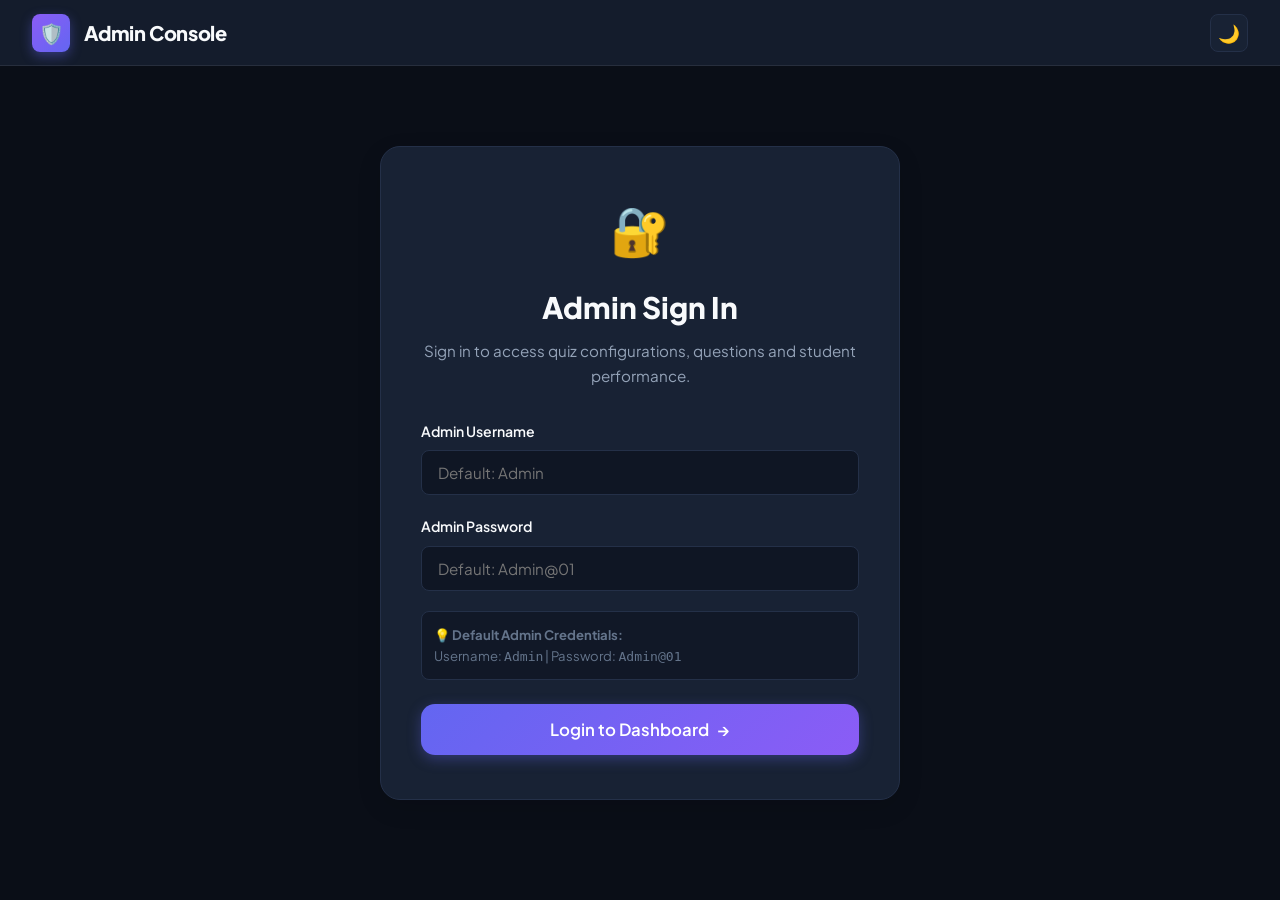
==== frontend/admin.html @ 2e78ff1a "Initial upload of Online Quiz" ====
<!DOCTYPE html>
<html lang="en" data-theme="dark">
<head>
    <meta charset="UTF-8">
    <meta name="viewport" content="width=device-width, initial-scale=1.0">
    <title>Admin Dashboard - Online Quiz Management</title>
    <link rel="stylesheet" href="css/style.css">
    <link rel="icon" href="data:image/svg+xml,<svg xmlns='http://www.w3.org/2000/svg' viewBox='0 0 100 100'><text y='.9em' font-size='90'>🛡️</text></svg>">
</head>
<body>

    <!-- NAVBAR -->
    <header class="navbar">
        <div class="nav-brand">
            <a href="index.html" style="display: flex; align-items: center; gap: 0.85rem;">
                <div class="brand-icon" style="background: linear-gradient(135deg, var(--accent), var(--primary));">🛡️</div>
                <span>Admin Console</span>
            </a>
        </div>
        <div class="nav-actions">
            <span id="admin-badge" class="badge badge-primary" style="display: none; padding: 0.35rem 0.85rem; font-size: 0.85rem;">
                👤 <span id="admin-user-display">Admin</span>
            </span>
            <button id="admin-logout-btn" class="btn btn-outline-danger btn-sm" style="display: none;" onclick="logoutAdmin()">
                Logout 🚪
            </button>
            <button class="theme-toggle-btn" id="theme-toggle-btn" title="Toggle Theme">
                🌙
            </button>
        </div>
    </header>

    <!-- MAIN CONTENT AREA -->
    <main class="main-content">

        <!-- ==============================================
             1. ADMIN LOGIN VIEW (Shown when unauthenticated)
             ============================================== -->
        <section id="admin-login-view" class="auth-card" style="display: none;">
            <div class="auth-header">
                <div class="auth-icon">🔐</div>
                <h2 style="font-size: 1.85rem; font-weight: 800; margin-bottom: 0.5rem;">Admin Sign In</h2>
                <p style="color: var(--text-secondary); font-size: 0.95rem;">
                    Sign in to access quiz configurations, questions and student performance.
                </p>
            </div>

            <form id="admin-login-form" onsubmit="handleAdminLogin(event)">
                <div class="form-group">
                    <label class="form-label" for="login-username">Admin Username</label>
                    <input type="text" id="login-username" class="form-input" required placeholder="Default: Admin" autocomplete="username">
                </div>
                <div class="form-group">
                    <label class="form-label" for="login-password">Admin Password</label>
                    <input type="password" id="login-password" class="form-input" required placeholder="Default: Admin@01" autocomplete="current-password">
                </div>
                <div style="font-size: 0.82rem; color: var(--text-muted); margin-bottom: 1.5rem; background: var(--bg-surface); padding: 0.75rem; border-radius: var(--radius-sm); border: 1px solid var(--border-color);">
                    💡 <strong>Default Admin Credentials:</strong><br>
                    Username: <code>Admin</code> | Password: <code>Admin@01</code>
                </div>
                <button type="submit" id="login-submit-btn" class="btn btn-primary btn-lg" style="width: 100%;">
                    <span>Login to Dashboard</span>
                    <span>→</span>
                </button>
            </form>
        </section>

        <!-- ==============================================
             2. ADMIN DASHBOARD VIEW (Shown when authenticated)
             ============================================== -->
        <section id="admin-dashboard-view" style="display: none;">
            
            <!-- Dashboard Header Bar -->
            <div class="admin-header">
                <div class="admin-title-box">
                    <h1>Administrator Dashboard</h1>
                    <p>Manage quiz questions, control timers, adjust settings, and evaluate student submissions.</p>
                </div>
                <div style="display: flex; gap: 0.75rem; align-items: center;">
                    <div id="quiz-live-status-badge" class="badge badge-success" style="font-size: 0.9rem; padding: 0.5rem 1rem;">
                        Status: Active
                    </div>
                    <button class="btn btn-primary" onclick="openAddQuestionModal()">
                        <span>+ Add Question</span>
                    </button>
                </div>
            </div>

            <!-- Navigation Tabs -->
            <div class="admin-nav-tabs">
                <button class="tab-btn active" onclick="switchAdminTab('overview')">
                    📊 Overview
                </button>
                <button class="tab-btn" onclick="switchAdminTab('questions')">
                    📝 Questions Management (<span id="tab-questions-count">0</span>)
                </button>
                <button class="tab-btn" onclick="switchAdminTab('settings')">
                    ⚙️ Quiz Settings
                </button>
                <button class="tab-btn" onclick="switchAdminTab('results')">
                    🎓 Student Results (<span id="tab-results-count">0</span>)
                </button>
            </div>

            <!-- TAB 1: OVERVIEW -->
            <div id="tab-overview" class="admin-tab-content active">
                <!-- Stat Cards Grid -->
                <div class="stats-grid">
                    <div class="stat-card">
                        <div class="stat-icon indigo">📝</div>
                        <div class="stat-info">
                            <div class="stat-value" id="stat-total-questions">0</div>
                            <div class="stat-label">Total Questions</div>
                        </div>
                    </div>
                    <div class="stat-card">
                        <div class="stat-icon cyan">👨‍🎓</div>
                        <div class="stat-info">
                            <div class="stat-value" id="stat-total-students">0</div>
                            <div class="stat-label">Registered Students</div>
                        </div>
                    </div>
                    <div class="stat-card">
                        <div class="stat-icon emerald">🎯</div>
                        <div class="stat-info">
                            <div class="stat-value" id="stat-total-attempts">0</div>
                            <div class="stat-label">Total Quiz Attempts</div>
                        </div>
                    </div>
                    <div class="stat-card">
                        <div class="stat-icon amber">📈</div>
                        <div class="stat-info">
                            <div class="stat-value" id="stat-avg-score">0%</div>
                            <div class="stat-label">Average Score</div>
                        </div>
                    </div>
                </div>

                <!-- Quick Controls & Recent Activity -->
                <div style="display: grid; grid-template-columns: repeat(auto-fit, minmax(320px, 1fr)); gap: 1.5rem; margin-bottom: 2rem;">
                    <!-- Quick Quiz Controls -->
                    <div style="background: var(--bg-card); border: 1px solid var(--border-color); border-radius: var(--radius-md); padding: 1.75rem;">
                        <h3 style="font-size: 1.15rem; font-weight: 700; margin-bottom: 1rem;">⚡ Quick Quiz Controls</h3>
                        <p style="font-size: 0.9rem; color: var(--text-secondary); margin-bottom: 1.5rem;">
                            Instantly start or stop the quiz for all students, or disable access entirely.
                        </p>
                        <div style="display: flex; gap: 0.75rem; flex-wrap: wrap;">
                            <button class="btn btn-success" onclick="quickUpdateQuizStatus('active')">
                                ▶️ Start Quiz
                            </button>
                            <button class="btn btn-outline-danger" onclick="quickUpdateQuizStatus('stopped')">
                                ⏹️ Stop Quiz
                            </button>
                            <button class="btn btn-secondary" onclick="quickUpdateQuizStatus('disabled')">
                                🚫 Disable Quiz
                            </button>
                        </div>
                    </div>

                    <!-- System Status Info -->
                    <div style="background: var(--bg-card); border: 1px solid var(--border-color); border-radius: var(--radius-md); padding: 1.75rem;">
                        <h3 style="font-size: 1.15rem; font-weight: 700; margin-bottom: 1rem;">⏱️ Current Quiz Limits</h3>
                        <div style="display: flex; flex-direction: column; gap: 0.75rem; font-size: 0.92rem;">
                            <div style="display: flex; justify-content: space-between; border-bottom: 1px solid var(--border-color); padding-bottom: 0.5rem;">
                                <span style="color: var(--text-secondary);">Overall Quiz Duration:</span>
                                <strong id="overview-duration-display">15 Minutes</strong>
                            </div>
                            <div style="display: flex; justify-content: space-between; border-bottom: 1px solid var(--border-color); padding-bottom: 0.5rem;">
                                <span style="color: var(--text-secondary);">Individual Question Timers:</span>
                                <strong style="color: var(--primary);">Active per Question</strong>
                            </div>
                            <div style="display: flex; justify-content: space-between; border-bottom: 1px solid var(--border-color); padding-bottom: 0.5rem;">
                                <span style="color: var(--text-secondary);">Total Marks Configured:</span>
                                <strong id="overview-total-marks">25 Marks</strong>
                            </div>
                        </div>
                    </div>
                </div>
            </div>

            <!-- TAB 2: QUESTIONS MANAGEMENT -->
            <div id="tab-questions" class="admin-tab-content">
                <div class="table-container">
                    <div class="table-header-bar">
                        <div style="font-size: 1.1rem; font-weight: 700;">All Quiz Questions</div>
                        <div style="display: flex; gap: 0.75rem;">
                            <button class="btn btn-primary btn-sm" onclick="openAddQuestionModal()">
                                + Add New Question
                            </button>
                        </div>
                    </div>
                    <div style="overflow-x: auto;">
                        <table class="data-table">
                            <thead>
                                <tr>
                                    <th style="width: 50px;">#</th>
                                    <th>Question Text</th>
                                    <th>Options</th>
                                    <th style="width: 90px;">Correct</th>
                                    <th style="width: 80px;">Marks</th>
                                    <th style="width: 90px;">Timer</th>
                                    <th style="width: 140px; text-align: right;">Actions</th>
                                </tr>
                            </thead>
                            <tbody id="questions-table-body">
                                <tr>
                                    <td colspan="7" style="text-align: center; color: var(--text-muted); padding: 2rem;">
                                        Loading questions...
                                    </td>
                                </tr>
                            </tbody>
                        </table>
                    </div>
                </div>
            </div>

            <!-- TAB 3: QUIZ SETTINGS -->
            <div id="tab-settings" class="admin-tab-content">
                <div style="background: var(--bg-card); border: 1px solid var(--border-color); border-radius: var(--radius-md); padding: 2.25rem; max-width: 780px;">
                    <h3 style="font-size: 1.35rem; font-weight: 700; margin-bottom: 1.5rem;">Quiz Configuration & Availability</h3>
                    
                    <form id="quiz-settings-form" onsubmit="handleSaveSettings(event)">
                        <div class="form-group">
                            <label class="form-label" for="settings-title">Quiz Title</label>
                            <input type="text" id="settings-title" class="form-input" required>
                        </div>

                        <div class="form-group">
                            <label class="form-label" for="settings-status">Quiz Status</label>
                            <select id="settings-status" class="form-select">
                                <option value="active">Active (Students can take quiz)</option>
                                <option value="stopped">Stopped (Temporarily suspended)</option>
                                <option value="disabled">Disabled (Quiz closed)</option>
                            </select>
                        </div>

                        <div class="form-group">
                            <label class="form-label" for="settings-duration">Overall Quiz Duration (in Minutes)</label>
                            <input type="number" id="settings-duration" class="form-input" min="1" max="180" required>
                            <small style="color: var(--text-secondary); font-size: 0.8rem; margin-top: 0.25rem; display: block;">
                                Quiz will automatically submit when this total duration expires.
                            </small>
                        </div>

                        <div class="form-group">
                            <label class="form-label" for="settings-pass-percent">Pass Percentage (%)</label>
                            <input type="number" id="settings-pass-percent" class="form-input" min="1" max="100" value="50">
                        </div>

                        <div class="form-group">
                            <label class="form-label" for="settings-instructions">Student Quiz Instructions</label>
                            <textarea id="settings-instructions" class="form-textarea" rows="6" placeholder="Enter instructions for students..."></textarea>
                        </div>

                        <div style="display: flex; gap: 1rem; margin-top: 2rem;">
                            <button type="submit" class="btn btn-primary btn-lg">
                                Save Quiz Settings 💾
                            </button>
                        </div>
                    </form>
                </div>
            </div>

            <!-- TAB 4: STUDENT RESULTS -->
            <div id="tab-results" class="admin-tab-content">
                <div class="table-container">
                    <div class="table-header-bar">
                        <div style="font-size: 1.1rem; font-weight: 700;">Student Participation & Results</div>
                        <div style="display: flex; gap: 0.75rem; align-items: center;">
                            <input type="text" id="results-search-input" class="form-input" placeholder="Search by name or reg no..." style="padding: 0.4rem 0.75rem; font-size: 0.85rem; width: 240px;" oninput="filterResultsTable()">
                            <button class="btn btn-secondary btn-sm" onclick="loadAdminResults()">
                                🔄 Refresh
                            </button>
                        </div>
                    </div>
                    <div style="overflow-x: auto;">
                        <table class="data-table">
                            <thead>
                                <tr>
                                    <th>Student Name</th>
                                    <th>Register No</th>
                                    <th>Total Qs</th>
                                    <th>Correct</th>
                                    <th>Wrong</th>
                                    <th>Unanswered</th>
                                    <th>Score</th>
                                    <th>Percentage</th>
                                    <th>Status</th>
                                    <th>Submitted At</th>
                                    <th style="text-align: right;">Action</th>
                                </tr>
                            </thead>
                            <tbody id="results-table-body">
                                <tr>
                                    <td colspan="11" style="text-align: center; color: var(--text-muted); padding: 2rem;">
                                        Loading student results...
                                    </td>
                                </tr>
                            </tbody>
                        </table>
                    </div>
                </div>
            </div>

        </section>
    </main>

    <!-- ==============================================
         ADD / EDIT QUESTION MODAL
         ============================================== -->
    <div id="question-modal" class="modal-overlay">
        <div class="modal-box">
            <div class="modal-header">
                <h3 class="modal-title" id="question-modal-title">Add New Question</h3>
                <button class="modal-close-btn" onclick="closeQuestionModal()">&times;</button>
            </div>
            <form id="question-form" onsubmit="handleSaveQuestion(event)">
                <input type="hidden" id="edit-question-id" value="">
                <div class="modal-body">
                    <div class="form-group">
                        <label class="form-label" for="q-text">Question Text *</label>
                        <textarea id="q-text" class="form-textarea" rows="3" required placeholder="Type the question here..."></textarea>
                    </div>

                    <div style="display: grid; grid-template-columns: 1fr 1fr; gap: 1rem;">
                        <div class="form-group">
                            <label class="form-label" for="opt-a">Option A *</label>
                            <input type="text" id="opt-a" class="form-input" required placeholder="Enter option A">
                        </div>
                        <div class="form-group">
                            <label class="form-label" for="opt-b">Option B *</label>
                            <input type="text" id="opt-b" class="form-input" required placeholder="Enter option B">
                        </div>
                    </div>

                    <div style="display: grid; grid-template-columns: 1fr 1fr; gap: 1rem;">
                        <div class="form-group">
                            <label class="form-label" for="opt-c">Option C *</label>
                            <input type="text" id="opt-c" class="form-input" required placeholder="Enter option C">
                        </div>
                        <div class="form-group">
                            <label class="form-label" for="opt-d">Option D *</label>
                            <input type="text" id="opt-d" class="form-input" required placeholder="Enter option D">
                        </div>
                    </div>

                    <div style="display: grid; grid-template-columns: 1fr 1fr 1fr; gap: 1rem;">
                        <div class="form-group">
                            <label class="form-label" for="correct-opt">Correct Answer *</label>
                            <select id="correct-opt" class="form-select" required>
                                <option value="A">Option A</option>
                                <option value="B">Option B</option>
                                <option value="C">Option C</option>
                                <option value="D">Option D</option>
                            </select>
                        </div>
                        <div class="form-group">
                            <label class="form-label" for="q-marks">Marks *</label>
                            <input type="number" id="q-marks" class="form-input" min="1" max="100" value="5" required>
                        </div>
                        <div class="form-group">
                            <label class="form-label" for="q-timer">Timer (Seconds) *</label>
                            <input type="number" id="q-timer" class="form-input" min="5" max="300" value="30" required>
                        </div>
                    </div>
                </div>
                <div class="modal-footer">
                    <button type="button" class="btn btn-secondary" onclick="closeQuestionModal()">Cancel</button>
                    <button type="submit" class="btn btn-primary" id="save-question-btn">Save Question</button>
                </div>
            </form>
        </div>
    </div>

    <!-- ==============================================
         STUDENT RESULT DETAIL MODAL
         ============================================== -->
    <div id="result-detail-modal" class="modal-overlay">
        <div class="modal-box" style="max-width: 780px;">
            <div class="modal-header">
                <h3 class="modal-title">Student Performance Breakdown</h3>
                <button class="modal-close-btn" onclick="closeResultDetailModal()">&times;</button>
            </div>
            <div class="modal-body">
                <div id="result-detail-header" style="background: var(--bg-card); padding: 1.25rem; border-radius: var(--radius-md); border: 1px solid var(--border-color); margin-bottom: 1.5rem;">
                    <!-- Filled dynamically -->
                </div>
                <h4 style="font-size: 1.1rem; font-weight: 700; margin-bottom: 1rem;">Question-by-Question Evaluation</h4>
                <div id="result-detail-list" style="display: flex; flex-direction: column; gap: 1rem;">
                    <!-- Questions list -->
                </div>
            </div>
            <div class="modal-footer">
                <button type="button" class="btn btn-secondary" onclick="closeResultDetailModal()">Close</button>
            </div>
        </div>
    </div>

    <script src="js/config.js"></script>
    <script src="js/admin.js"></script>
</body>
</html>
---- frontend/css/style.css ----
/* ===================================================================
   ONLINE QUIZ MANAGEMENT SYSTEM - MODERN RESPONSIVE STYLESHEET
   =================================================================== */

@import url('https://fonts.googleapis.com/css2?family=Plus+Jakarta+Sans:wght@300;400;500;600;700;800&family=JetBrains+Mono:wght@400;600&display=swap');

:root {
    --font-main: 'Plus Jakarta Sans', -apple-system, BlinkMacSystemFont, 'Segoe UI', Roboto, sans-serif;
    --font-mono: 'JetBrains Mono', monospace;

    /* Base Palette */
    --primary: #6366f1;
    --primary-hover: #4f46e5;
    --primary-light: rgba(99, 102, 241, 0.15);
    --secondary: #06b6d4;
    --secondary-hover: #0891b2;
    --accent: #8b5cf6;
    
    --success: #10b981;
    --success-light: rgba(16, 185, 129, 0.15);
    --warning: #f59e0b;
    --warning-light: rgba(245, 158, 11, 0.15);
    --danger: #ef4444;
    --danger-light: rgba(239, 68, 68, 0.15);
    
    --radius-sm: 8px;
    --radius-md: 14px;
    --radius-lg: 20px;
    --radius-full: 9999px;
    
    --shadow-sm: 0 2px 8px rgba(0, 0, 0, 0.08);
    --shadow-md: 0 8px 24px rgba(0, 0, 0, 0.12);
    --shadow-lg: 0 16px 40px rgba(0, 0, 0, 0.2);
    --shadow-glow: 0 0 25px rgba(99, 102, 241, 0.35);

    --transition: all 0.25s cubic-bezier(0.4, 0, 0.2, 1);
}

/* Dark Theme (Default) */
[data-theme="dark"], :root {
    --bg-base: #0a0e17;
    --bg-surface: #111827;
    --bg-card: #182234;
    --bg-card-hover: #1f2c42;
    --bg-input: #0f1624;
    --border-color: #243048;
    --border-hover: #3b4d70;
    
    --text-primary: #f8fafc;
    --text-secondary: #94a3b8;
    --text-muted: #64748b;
    
    --glass-bg: rgba(24, 34, 52, 0.75);
    --glass-border: rgba(255, 255, 255, 0.08);
    --timer-track: #243048;
}

/* Light Theme */
[data-theme="light"] {
    --bg-base: #f4f6fb;
    --bg-surface: #ffffff;
    --bg-card: #ffffff;
    --bg-card-hover: #f8fafc;
    --bg-input: #f1f5f9;
    --border-color: #e2e8f0;
    --border-hover: #cbd5e1;
    
    --text-primary: #0f172a;
    --text-secondary: #475569;
    --text-muted: #94a3b8;
    
    --glass-bg: rgba(255, 255, 255, 0.85);
    --glass-border: rgba(0, 0, 0, 0.06);
    --timer-track: #e2e8f0;
}

/* ===================================================================
   RESET & BASE STYLES
   =================================================================== */
* {
    margin: 0;
    padding: 0;
    box-sizing: border-box;
}

body {
    font-family: var(--font-main);
    background-color: var(--bg-base);
    color: var(--text-primary);
    min-height: 100vh;
    display: flex;
    flex-direction: column;
    overflow-x: hidden;
    line-height: 1.6;
    transition: background-color 0.3s ease, color 0.3s ease;
}

a {
    color: inherit;
    text-decoration: none;
}

button {
    font-family: inherit;
    cursor: pointer;
    border: none;
    outline: none;
    background: none;
}

input, select, textarea {
    font-family: inherit;
    outline: none;
}

/* ===================================================================
   HEADER & NAVBAR
   =================================================================== */
.navbar {
    position: sticky;
    top: 0;
    z-index: 100;
    background: var(--glass-bg);
    backdrop-filter: blur(14px);
    -webkit-backdrop-filter: blur(14px);
    border-bottom: 1px solid var(--glass-border);
    padding: 0.85rem 2rem;
    display: flex;
    align-items: center;
    justify-content: space-between;
}

.nav-brand {
    display: flex;
    align-items: center;
    gap: 0.85rem;
    font-size: 1.25rem;
    font-weight: 800;
    letter-spacing: -0.02em;
    color: var(--text-primary);
}

.brand-icon {
    width: 38px;
    height: 38px;
    border-radius: var(--radius-sm);
    background: linear-gradient(135deg, var(--primary), var(--accent));
    display: flex;
    align-items: center;
    justify-content: center;
    color: #fff;
    font-size: 1.25rem;
    box-shadow: 0 4px 12px rgba(99, 102, 241, 0.4);
}

.nav-actions {
    display: flex;
    align-items: center;
    gap: 1rem;
}

.status-indicator {
    display: inline-flex;
    align-items: center;
    gap: 0.45rem;
    padding: 0.35rem 0.85rem;
    border-radius: var(--radius-full);
    font-size: 0.82rem;
    font-weight: 600;
}

.status-indicator.active {
    background: var(--success-light);
    color: var(--success);
}

.status-indicator.stopped {
    background: var(--danger-light);
    color: var(--danger);
}

.status-dot {
    width: 8px;
    height: 8px;
    border-radius: 50%;
    background-color: currentColor;
    animation: pulse 2s infinite;
}

@keyframes pulse {
    0% { transform: scale(0.95); opacity: 0.8; }
    50% { transform: scale(1.2); opacity: 1; }
    100% { transform: scale(0.95); opacity: 0.8; }
}

.theme-toggle-btn {
    width: 38px;
    height: 38px;
    border-radius: var(--radius-sm);
    background: var(--bg-card);
    border: 1px solid var(--border-color);
    display: flex;
    align-items: center;
    justify-content: center;
    font-size: 1.1rem;
    color: var(--text-primary);
    transition: var(--transition);
}

.theme-toggle-btn:hover {
    border-color: var(--border-hover);
    transform: translateY(-1px);
}

/* ===================================================================
   BUTTONS & BADGES
   =================================================================== */
.btn {
    display: inline-flex;
    align-items: center;
    justify-content: center;
    gap: 0.5rem;
    padding: 0.65rem 1.35rem;
    border-radius: var(--radius-sm);
    font-size: 0.92rem;
    font-weight: 600;
    transition: var(--transition);
    white-space: nowrap;
}

.btn-primary {
    background: linear-gradient(135deg, var(--primary), var(--accent));
    color: #fff;
    box-shadow: 0 4px 14px rgba(99, 102, 241, 0.35);
}

.btn-primary:hover {
    box-shadow: 0 6px 20px rgba(99, 102, 241, 0.5);
    transform: translateY(-2px);
}

.btn-secondary {
    background: var(--bg-card);
    color: var(--text-primary);
    border: 1px solid var(--border-color);
}

.btn-secondary:hover {
    background: var(--bg-card-hover);
    border-color: var(--border-hover);
    transform: translateY(-1px);
}

.btn-success {
    background: linear-gradient(135deg, #10b981, #059669);
    color: #fff;
    box-shadow: 0 4px 14px rgba(16, 185, 129, 0.35);
}

.btn-success:hover {
    transform: translateY(-2px);
    box-shadow: 0 6px 20px rgba(16, 185, 129, 0.45);
}

.btn-danger {
    background: linear-gradient(135deg, #ef4444, #dc2626);
    color: #fff;
}

.btn-danger:hover {
    transform: translateY(-2px);
    box-shadow: 0 4px 16px rgba(239, 68, 68, 0.4);
}

.btn-outline-danger {
    border: 1px solid var(--danger);
    color: var(--danger);
}

.btn-outline-danger:hover {
    background: var(--danger-light);
}

.btn-lg {
    padding: 0.95rem 2rem;
    font-size: 1.05rem;
    border-radius: var(--radius-md);
}

.btn-sm {
    padding: 0.4rem 0.75rem;
    font-size: 0.8rem;
    border-radius: var(--radius-sm);
}

.btn:disabled {
    opacity: 0.5;
    cursor: not-allowed;
    transform: none !important;
    box-shadow: none !important;
}

/* ===================================================================
   MAIN LAYOUTS & HERO PORTAL (index.html)
   =================================================================== */
.main-content {
    flex: 1;
    display: flex;
    flex-direction: column;
    padding: 2rem;
    max-width: 1400px;
    width: 100%;
    margin: 0 auto;
}

.hero-section {
    text-align: center;
    margin: 3rem auto 3.5rem auto;
    max-width: 780px;
}

.hero-pill {
    display: inline-flex;
    align-items: center;
    gap: 0.5rem;
    padding: 0.4rem 1rem;
    border-radius: var(--radius-full);
    background: var(--primary-light);
    color: var(--primary);
    font-size: 0.85rem;
    font-weight: 700;
    margin-bottom: 1.25rem;
    border: 1px solid rgba(99, 102, 241, 0.25);
}

.hero-title {
    font-size: 3rem;
    font-weight: 800;
    line-height: 1.15;
    margin-bottom: 1.25rem;
    letter-spacing: -0.03em;
}

.hero-title span {
    background: linear-gradient(135deg, #6366f1 0%, #a855f7 50%, #06b6d4 100%);
    -webkit-background-clip: text;
    -webkit-text-fill-color: transparent;
}

.hero-subtitle {
    font-size: 1.15rem;
    color: var(--text-secondary);
    line-height: 1.7;
}

.portal-grid {
    display: grid;
    grid-template-columns: repeat(auto-fit, minmax(320px, 1fr));
    gap: 2rem;
    max-width: 960px;
    margin: 0 auto;
    width: 100%;
}

.portal-card {
    background: var(--bg-card);
    border: 1px solid var(--border-color);
    border-radius: var(--radius-lg);
    padding: 2.5rem 2rem;
    text-align: center;
    transition: var(--transition);
    position: relative;
    overflow: hidden;
    display: flex;
    flex-direction: column;
    align-items: center;
    justify-content: space-between;
}

.portal-card:hover {
    border-color: var(--primary);
    transform: translateY(-6px);
    box-shadow: var(--shadow-lg), var(--shadow-glow);
}

.portal-card::before {
    content: '';
    position: absolute;
    top: 0;
    left: 0;
    right: 0;
    height: 4px;
    background: linear-gradient(90deg, var(--primary), var(--accent));
    opacity: 0;
    transition: var(--transition);
}

.portal-card:hover::before {
    opacity: 1;
}

.portal-icon-wrapper {
    width: 72px;
    height: 72px;
    border-radius: 50%;
    background: var(--primary-light);
    color: var(--primary);
    display: flex;
    align-items: center;
    justify-content: center;
    font-size: 2.25rem;
    margin-bottom: 1.5rem;
}

.portal-card-student .portal-icon-wrapper {
    background: rgba(6, 182, 212, 0.15);
    color: var(--secondary);
}

.portal-card-title {
    font-size: 1.5rem;
    font-weight: 700;
    margin-bottom: 0.75rem;
}

.portal-card-desc {
    color: var(--text-secondary);
    font-size: 0.95rem;
    margin-bottom: 2rem;
    line-height: 1.6;
}

/* ===================================================================
   ADMIN DASHBOARD LAYOUT & STYLES (admin.html)
   =================================================================== */
.admin-header {
    display: flex;
    justify-content: space-between;
    align-items: center;
    flex-wrap: wrap;
    gap: 1rem;
    margin-bottom: 2rem;
    padding-bottom: 1.5rem;
    border-bottom: 1px solid var(--border-color);
}

.admin-title-box h1 {
    font-size: 2rem;
    font-weight: 800;
    letter-spacing: -0.02em;
}

.admin-title-box p {
    color: var(--text-secondary);
    font-size: 0.95rem;
}

.admin-nav-tabs {
    display: flex;
    gap: 0.5rem;
    background: var(--bg-surface);
    padding: 0.35rem;
    border-radius: var(--radius-md);
    border: 1px solid var(--border-color);
    margin-bottom: 2rem;
    overflow-x: auto;
}

.tab-btn {
    padding: 0.65rem 1.35rem;
    border-radius: var(--radius-sm);
    font-size: 0.9rem;
    font-weight: 600;
    color: var(--text-secondary);
    display: inline-flex;
    align-items: center;
    gap: 0.5rem;
    transition: var(--transition);
}

.tab-btn:hover {
    color: var(--text-primary);
}

.tab-btn.active {
    background: var(--primary);
    color: #fff;
    box-shadow: 0 4px 12px rgba(99, 102, 241, 0.35);
}

.admin-tab-content {
    display: none;
}

.admin-tab-content.active {
    display: block;
    animation: fadeIn 0.3s ease;
}

@keyframes fadeIn {
    from { opacity: 0; transform: translateY(6px); }
    to { opacity: 1; transform: translateY(0); }
}

/* Stats Cards */
.stats-grid {
    display: grid;
    grid-template-columns: repeat(auto-fit, minmax(240px, 1fr));
    gap: 1.5rem;
    margin-bottom: 2.5rem;
}

.stat-card {
    background: var(--bg-card);
    border: 1px solid var(--border-color);
    border-radius: var(--radius-md);
    padding: 1.5rem;
    display: flex;
    align-items: center;
    gap: 1.25rem;
    transition: var(--transition);
}

.stat-card:hover {
    border-color: var(--border-hover);
    transform: translateY(-3px);
}

.stat-icon {
    width: 54px;
    height: 54px;
    border-radius: var(--radius-sm);
    display: flex;
    align-items: center;
    justify-content: center;
    font-size: 1.6rem;
}

.stat-icon.indigo { background: var(--primary-light); color: var(--primary); }
.stat-icon.cyan { background: rgba(6, 182, 212, 0.15); color: var(--secondary); }
.stat-icon.emerald { background: var(--success-light); color: var(--success); }
.stat-icon.amber { background: var(--warning-light); color: var(--warning); }

.stat-info .stat-value {
    font-size: 1.85rem;
    font-weight: 800;
    line-height: 1.1;
    margin-bottom: 0.25rem;
}

.stat-info .stat-label {
    font-size: 0.85rem;
    color: var(--text-secondary);
    font-weight: 500;
}

/* Tables */
.table-container {
    background: var(--bg-card);
    border: 1px solid var(--border-color);
    border-radius: var(--radius-md);
    overflow: hidden;
    box-shadow: var(--shadow-sm);
}

.table-header-bar {
    padding: 1.25rem 1.5rem;
    border-bottom: 1px solid var(--border-color);
    display: flex;
    justify-content: space-between;
    align-items: center;
    flex-wrap: wrap;
    gap: 1rem;
}

.data-table {
    width: 100%;
    border-collapse: collapse;
    text-align: left;
}

.data-table th {
    background: var(--bg-surface);
    color: var(--text-secondary);
    font-weight: 600;
    font-size: 0.82rem;
    text-transform: uppercase;
    letter-spacing: 0.05em;
    padding: 1rem 1.25rem;
    border-bottom: 1px solid var(--border-color);
}

.data-table td {
    padding: 1.1rem 1.25rem;
    border-bottom: 1px solid var(--border-color);
    font-size: 0.92rem;
    color: var(--text-primary);
}

.data-table tr:last-child td {
    border-bottom: none;
}

.data-table tr:hover {
    background: var(--bg-card-hover);
}

.badge {
    display: inline-flex;
    align-items: center;
    gap: 0.35rem;
    padding: 0.25rem 0.65rem;
    border-radius: var(--radius-full);
    font-size: 0.78rem;
    font-weight: 600;
}

.badge-success { background: var(--success-light); color: var(--success); }
.badge-danger { background: var(--danger-light); color: var(--danger); }
.badge-warning { background: var(--warning-light); color: var(--warning); }
.badge-primary { background: var(--primary-light); color: var(--primary); }

/* Forms & Inputs */
.form-group {
    margin-bottom: 1.25rem;
}

.form-label {
    display: block;
    margin-bottom: 0.5rem;
    font-size: 0.88rem;
    font-weight: 600;
    color: var(--text-primary);
}

.form-input, .form-select, .form-textarea {
    width: 100%;
    padding: 0.75rem 1rem;
    border-radius: var(--radius-sm);
    background: var(--bg-input);
    border: 1px solid var(--border-color);
    color: var(--text-primary);
    font-size: 0.95rem;
    transition: var(--transition);
}

.form-input:focus, .form-select:focus, .form-textarea:focus {
    border-color: var(--primary);
    box-shadow: 0 0 0 3px rgba(99, 102, 241, 0.2);
}

/* Modals */
.modal-overlay {
    position: fixed;
    top: 0;
    left: 0;
    right: 0;
    bottom: 0;
    background: rgba(0, 0, 0, 0.75);
    backdrop-filter: blur(8px);
    z-index: 1000;
    display: none;
    align-items: center;
    justify-content: center;
    padding: 1.5rem;
}

.modal-overlay.active {
    display: flex;
    animation: fadeIn 0.2s ease;
}

.modal-box {
    background: var(--bg-surface);
    border: 1px solid var(--border-color);
    border-radius: var(--radius-lg);
    width: 100%;
    max-width: 620px;
    max-height: 90vh;
    overflow-y: auto;
    box-shadow: var(--shadow-lg);
}

.modal-header {
    padding: 1.25rem 1.75rem;
    border-bottom: 1px solid var(--border-color);
    display: flex;
    align-items: center;
    justify-content: space-between;
}

.modal-title {
    font-size: 1.25rem;
    font-weight: 700;
}

.modal-close-btn {
    font-size: 1.5rem;
    color: var(--text-muted);
    transition: var(--transition);
}

.modal-close-btn:hover {
    color: var(--danger);
}

.modal-body {
    padding: 1.75rem;
}

.modal-footer {
    padding: 1.25rem 1.75rem;
    border-top: 1px solid var(--border-color);
    display: flex;
    justify-content: flex-end;
    gap: 0.75rem;
}

/* ===================================================================
   STUDENT PORTAL & INSTRUCTIONS (student.html)
   =================================================================== */
.auth-card {
    background: var(--bg-card);
    border: 1px solid var(--border-color);
    border-radius: var(--radius-lg);
    padding: 2.75rem 2.5rem;
    max-width: 520px;
    width: 100%;
    margin: 3rem auto;
    box-shadow: var(--shadow-md);
}

.auth-header {
    text-align: center;
    margin-bottom: 2rem;
}

.auth-icon {
    font-size: 3rem;
    margin-bottom: 1rem;
}

.instructions-card {
    background: var(--bg-card);
    border: 1px solid var(--border-color);
    border-radius: var(--radius-lg);
    padding: 2.5rem;
    max-width: 760px;
    width: 100%;
    margin: 2rem auto;
}

.instructions-grid {
    display: grid;
    grid-template-columns: repeat(auto-fit, minmax(200px, 1fr));
    gap: 1.25rem;
    margin: 1.75rem 0;
}

.instruction-badge-box {
    background: var(--bg-surface);
    border: 1px solid var(--border-color);
    border-radius: var(--radius-sm);
    padding: 1rem;
    text-align: center;
}

.instruction-badge-box .val {
    font-size: 1.5rem;
    font-weight: 800;
    color: var(--primary);
    margin-bottom: 0.2rem;
}

.instruction-badge-box .lbl {
    font-size: 0.82rem;
    color: var(--text-secondary);
}

.rules-list {
    margin: 1.5rem 0;
    padding-left: 1.5rem;
    color: var(--text-secondary);
    line-height: 1.8;
}

/* ===================================================================
   QUIZ INTERFACE (quiz.html)
   =================================================================== */
.quiz-wrapper {
    max-width: 1200px;
    width: 100%;
    margin: 0 auto;
    display: grid;
    grid-template-columns: 1fr 340px;
    gap: 2rem;
    align-items: start;
}

@media (max-width: 900px) {
    .quiz-wrapper {
        grid-template-columns: 1fr;
    }
}

.quiz-main-panel {
    background: var(--bg-card);
    border: 1px solid var(--border-color);
    border-radius: var(--radius-lg);
    padding: 2.25rem;
    box-shadow: var(--shadow-md);
}

.quiz-header-bar {
    display: flex;
    justify-content: space-between;
    align-items: center;
    flex-wrap: wrap;
    gap: 1rem;
    margin-bottom: 1.75rem;
    padding-bottom: 1.25rem;
    border-bottom: 1px solid var(--border-color);
}

.q-counter-pill {
    font-size: 0.95rem;
    font-weight: 700;
    color: var(--primary);
    background: var(--primary-light);
    padding: 0.4rem 1rem;
    border-radius: var(--radius-full);
}

.q-timer-badge {
    display: inline-flex;
    align-items: center;
    gap: 0.5rem;
    background: var(--bg-surface);
    border: 1px solid var(--border-color);
    padding: 0.5rem 1.15rem;
    border-radius: var(--radius-full);
    font-family: var(--font-mono);
    font-weight: 700;
    font-size: 1.05rem;
    transition: var(--transition);
}

.q-timer-badge.warning {
    color: var(--warning);
    border-color: var(--warning);
}

.q-timer-badge.danger {
    color: var(--danger);
    border-color: var(--danger);
    animation: timerPulse 1s infinite alternate;
}

@keyframes timerPulse {
    from { transform: scale(1); box-shadow: 0 0 0 rgba(239, 68, 68, 0); }
    to { transform: scale(1.05); box-shadow: 0 0 16px rgba(239, 68, 68, 0.4); }
}

.question-text-box {
    margin: 1.5rem 0 2rem 0;
}

.question-text {
    font-size: 1.35rem;
    font-weight: 700;
    line-height: 1.5;
    color: var(--text-primary);
}

.options-container {
    display: flex;
    flex-direction: column;
    gap: 1rem;
    margin-bottom: 2.5rem;
}

.option-card {
    background: var(--bg-surface);
    border: 2px solid var(--border-color);
    border-radius: var(--radius-md);
    padding: 1.15rem 1.5rem;
    display: flex;
    align-items: center;
    gap: 1.25rem;
    cursor: pointer;
    transition: var(--transition);
    user-select: none;
}

.option-card:hover {
    border-color: var(--primary);
    background: var(--bg-card-hover);
    transform: translateX(4px);
}

.option-card.selected {
    border-color: var(--primary);
    background: var(--primary-light);
    box-shadow: 0 4px 16px rgba(99, 102, 241, 0.2);
}

.option-card.disabled {
    pointer-events: none;
    opacity: 0.6;
}

.option-letter {
    width: 38px;
    height: 38px;
    border-radius: 50%;
    background: var(--bg-card);
    border: 1px solid var(--border-color);
    display: flex;
    align-items: center;
    justify-content: center;
    font-weight: 700;
    font-size: 1rem;
    color: var(--text-secondary);
    transition: var(--transition);
    flex-shrink: 0;
}

.option-card.selected .option-letter {
    background: var(--primary);
    border-color: var(--primary);
    color: #fff;
}

.option-text {
    font-size: 1.05rem;
    font-weight: 500;
    color: var(--text-primary);
    flex: 1;
}

.quiz-footer-nav {
    display: flex;
    justify-content: space-between;
    align-items: center;
    flex-wrap: wrap;
    gap: 1rem;
    padding-top: 1.5rem;
    border-top: 1px solid var(--border-color);
}

/* Question Palette / Sidebar */
.quiz-sidebar {
    background: var(--bg-card);
    border: 1px solid var(--border-color);
    border-radius: var(--radius-lg);
    padding: 1.75rem;
    box-shadow: var(--shadow-md);
    position: sticky;
    top: 5rem;
}

.sidebar-title {
    font-size: 1.1rem;
    font-weight: 700;
    margin-bottom: 1.25rem;
    display: flex;
    justify-content: space-between;
    align-items: center;
}

.overall-timer-box {
    background: var(--bg-surface);
    border: 1px solid var(--border-color);
    border-radius: var(--radius-sm);
    padding: 0.85rem 1rem;
    margin-bottom: 1.5rem;
    text-align: center;
}

.overall-timer-value {
    font-family: var(--font-mono);
    font-size: 1.5rem;
    font-weight: 800;
    color: var(--secondary);
    letter-spacing: 0.05em;
}

.palette-grid {
    display: grid;
    grid-template-columns: repeat(5, 1fr);
    gap: 0.65rem;
    margin-bottom: 1.75rem;
}

.palette-btn {
    width: 44px;
    height: 44px;
    border-radius: var(--radius-sm);
    background: var(--bg-surface);
    border: 1px solid var(--border-color);
    color: var(--text-secondary);
    font-weight: 700;
    font-size: 0.95rem;
    display: flex;
    align-items: center;
    justify-content: center;
    transition: var(--transition);
}

.palette-btn:hover {
    border-color: var(--primary);
    color: var(--primary);
}

.palette-btn.current {
    border-color: var(--primary);
    box-shadow: 0 0 0 2px var(--primary);
    color: var(--text-primary);
}

.palette-btn.answered {
    background: var(--success);
    border-color: var(--success);
    color: #fff;
}

.palette-btn.locked {
    background: var(--danger-light);
    border-color: var(--danger);
    color: var(--danger);
}

.palette-legend {
    display: flex;
    flex-direction: column;
    gap: 0.5rem;
    font-size: 0.82rem;
    color: var(--text-secondary);
}

.legend-item {
    display: flex;
    align-items: center;
    gap: 0.65rem;
}

.legend-dot {
    width: 14px;
    height: 14px;
    border-radius: 3px;
}

/* ===================================================================
   RESULT SUMMARY PAGE (result.html)
   =================================================================== */
.result-card {
    background: var(--bg-card);
    border: 1px solid var(--border-color);
    border-radius: var(--radius-lg);
    padding: 3rem 2.5rem;
    max-width: 820px;
    width: 100%;
    margin: 2rem auto;
    text-align: center;
    box-shadow: var(--shadow-lg);
}

.result-celebration-icon {
    font-size: 4rem;
    margin-bottom: 1rem;
    display: inline-block;
    animation: bounce 1.5s infinite;
}

@keyframes bounce {
    0%, 100% { transform: translateY(0); }
    50% { transform: translateY(-10px); }
}

.score-circle-wrapper {
    position: relative;
    width: 180px;
    height: 180px;
    margin: 2rem auto;
    display: flex;
    flex-direction: column;
    align-items: center;
    justify-content: center;
    border-radius: 50%;
    background: radial-gradient(circle, var(--bg-surface) 60%, transparent 62%);
    border: 8px solid var(--primary);
    box-shadow: 0 0 35px rgba(99, 102, 241, 0.4);
}

.score-number {
    font-size: 2.75rem;
    font-weight: 800;
    line-height: 1;
    color: var(--text-primary);
}

.score-total {
    font-size: 0.9rem;
    color: var(--text-secondary);
    margin-top: 0.25rem;
}

.result-breakdown-grid {
    display: grid;
    grid-template-columns: repeat(auto-fit, minmax(160px, 1fr));
    gap: 1.25rem;
    margin: 2.5rem 0;
}

.breakdown-box {
    background: var(--bg-surface);
    border: 1px solid var(--border-color);
    border-radius: var(--radius-md);
    padding: 1.25rem;
    text-align: center;
}

.breakdown-box .val {
    font-size: 1.75rem;
    font-weight: 800;
    margin-bottom: 0.25rem;
}

.breakdown-box .lbl {
    font-size: 0.85rem;
    color: var(--text-secondary);
    font-weight: 600;
}

.breakdown-box.correct .val { color: var(--success); }
.breakdown-box.wrong .val { color: var(--danger); }
.breakdown-box.unanswered .val { color: var(--warning); }
.breakdown-box.percentage .val { color: var(--secondary); }

/* ===================================================================
   TOAST CONTAINER
   =================================================================== */
.toast-container {
    position: fixed;
    bottom: 2rem;
    right: 2rem;
    z-index: 2000;
    display: flex;
    flex-direction: column;
    gap: 0.75rem;
}

.toast {
    background: var(--bg-surface);
    border: 1px solid var(--border-color);
    border-radius: var(--radius-md);
    padding: 1rem 1.25rem;
    display: flex;
    align-items: center;
    gap: 0.85rem;
    color: var(--text-primary);
    box-shadow: var(--shadow-lg);
    min-width: 300px;
    max-width: 450px;
    transform: translateY(20px);
    opacity: 0;
    transition: var(--transition);
}

.toast.show {
    transform: translateY(0);
    opacity: 1;
}

.toast-icon {
    font-weight: 800;
    font-size: 1.1rem;
}

.toast-success { border-left: 4px solid var(--success); }
.toast-success .toast-icon { color: var(--success); }
.toast-error { border-left: 4px solid var(--danger); }
.toast-error .toast-icon { color: var(--danger); }
.toast-warning { border-left: 4px solid var(--warning); }
.toast-warning .toast-icon { color: var(--warning); }
.toast-info { border-left: 4px solid var(--primary); }
.toast-info .toast-icon { color: var(--primary); }

.toast-message {
    flex: 1;
    font-size: 0.9rem;
    line-height: 1.4;
}

.toast-close {
    font-size: 1.2rem;
    color: var(--text-muted);
}

/* Responsive adjustments */
@media (max-width: 768px) {
    .navbar { padding: 0.75rem 1rem; }
    .main-content { padding: 1rem; }
    .hero-title { font-size: 2.25rem; }
    .portal-grid { grid-template-columns: 1fr; }
    .stats-grid { grid-template-columns: 1fr; }
    .data-table th, .data-table td { padding: 0.75rem 0.65rem; font-size: 0.82rem; }
}
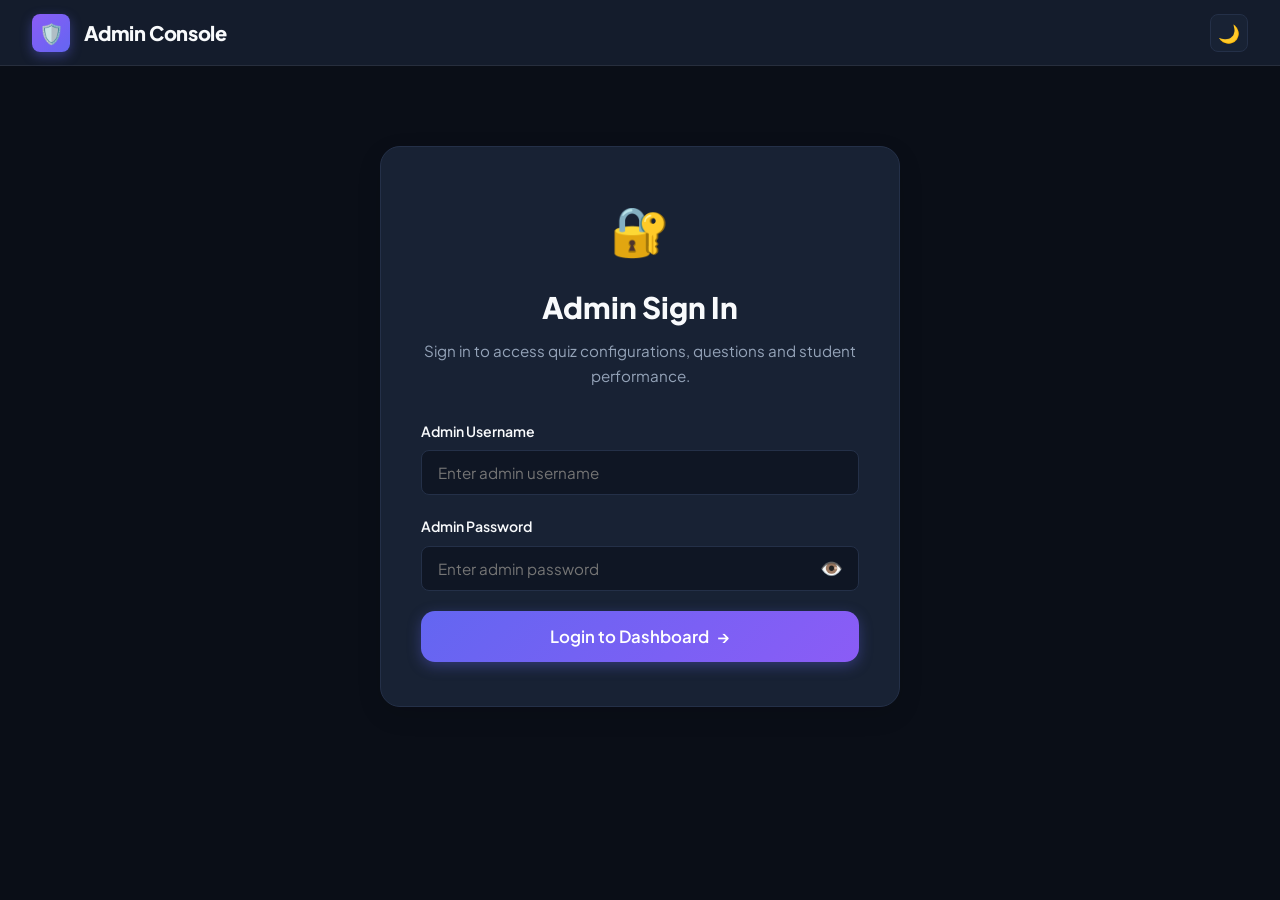
==== commit f4f36621: "Implement anti-cheat monitoring, secure login UI, and live admin dashboard" ====
--- a/frontend/admin.html
+++ b/frontend/admin.html
@@ -48,16 +48,18 @@
             <form id="admin-login-form" onsubmit="handleAdminLogin(event)">
                 <div class="form-group">
                     <label class="form-label" for="login-username">Admin Username</label>
-                    <input type="text" id="login-username" class="form-input" required placeholder="Default: Admin" autocomplete="username">
+                    <input type="text" id="login-username" class="form-input" required placeholder="Enter admin username" autocomplete="username">
                 </div>
                 <div class="form-group">
                     <label class="form-label" for="login-password">Admin Password</label>
-                    <input type="password" id="login-password" class="form-input" required placeholder="Default: Admin@01" autocomplete="current-password">
-                </div>
-                <div style="font-size: 0.82rem; color: var(--text-muted); margin-bottom: 1.5rem; background: var(--bg-surface); padding: 0.75rem; border-radius: var(--radius-sm); border: 1px solid var(--border-color);">
-                    💡 <strong>Default Admin Credentials:</strong><br>
-                    Username: <code>Admin</code> | Password: <code>Admin@01</code>
-                </div>
+                    <div style="position: relative; display: flex; align-items: center;">
+                        <input type="password" id="login-password" class="form-input" required placeholder="Enter admin password" autocomplete="current-password" style="padding-right: 48px;">
+                        <button type="button" id="toggle-password-btn" onclick="togglePasswordVisibility('login-password', this)" title="Show/Hide Password" style="position: absolute; right: 12px; background: none; border: none; cursor: pointer; color: var(--text-muted); font-size: 1.15rem; display: flex; align-items: center; justify-content: center; width: 32px; height: 32px;" aria-label="Toggle password visibility">
+                            👁️
+                        </button>
+                    </div>
+                </div>
+                <div id="login-error-alert" style="display: none; padding: 0.75rem 1rem; border-radius: var(--radius-sm); background: var(--danger-light); color: var(--danger); font-size: 0.88rem; margin-bottom: 1.25rem; border: 1px solid var(--danger);"></div>
                 <button type="submit" id="login-submit-btn" class="btn btn-primary btn-lg" style="width: 100%;">
                     <span>Login to Dashboard</span>
                     <span>→</span>
@@ -91,6 +93,9 @@
                 <button class="tab-btn active" onclick="switchAdminTab('overview')">
                     📊 Overview
                 </button>
+                <button class="tab-btn" onclick="switchAdminTab('monitoring')" style="color: var(--danger); font-weight: 700;">
+                    🚨 Live Monitoring (<span id="tab-active-students-count">0</span>)
+                </button>
                 <button class="tab-btn" onclick="switchAdminTab('questions')">
                     📝 Questions Management (<span id="tab-questions-count">0</span>)
                 </button>
@@ -117,7 +122,7 @@
                         <div class="stat-icon cyan">👨‍🎓</div>
                         <div class="stat-info">
                             <div class="stat-value" id="stat-total-students">0</div>
-                            <div class="stat-label">Registered Students</div>
+                            <div class="stat-label">Total Students</div>
                         </div>
                     </div>
                     <div class="stat-card">
@@ -128,10 +133,24 @@
                         </div>
                     </div>
                     <div class="stat-card">
-                        <div class="stat-icon amber">📈</div>
+                        <div class="stat-icon emerald" style="background: rgba(16, 185, 129, 0.2); color: #10b981;">🟢</div>
                         <div class="stat-info">
-                            <div class="stat-value" id="stat-avg-score">0%</div>
-                            <div class="stat-label">Average Score</div>
+                            <div class="stat-value" id="stat-active-students">0</div>
+                            <div class="stat-label">Active Students</div>
+                        </div>
+                    </div>
+                    <div class="stat-card">
+                        <div class="stat-icon amber" style="background: rgba(99, 102, 241, 0.2); color: #6366f1;">✅</div>
+                        <div class="stat-info">
+                            <div class="stat-value" id="stat-completed-quizzes">0</div>
+                            <div class="stat-label">Completed Quizzes</div>
+                        </div>
+                    </div>
+                    <div class="stat-card">
+                        <div class="stat-icon amber" style="background: rgba(239, 68, 68, 0.2); color: #ef4444;">🚨</div>
+                        <div class="stat-info">
+                            <div class="stat-value" id="stat-suspicious-alerts">0</div>
+                            <div class="stat-label">Suspicious Alerts</div>
                         </div>
                     </div>
                 </div>
@@ -174,6 +193,62 @@
                                 <strong id="overview-total-marks">25 Marks</strong>
                             </div>
                         </div>
+                    </div>
+                </div>
+            </div>
+
+            <!-- TAB: LIVE STUDENT MONITORING -->
+            <div id="tab-monitoring" class="admin-tab-content">
+                <div class="table-container">
+                    <div class="table-header-bar">
+                        <div>
+                            <div style="font-size: 1.15rem; font-weight: 800; display: flex; align-items: center; gap: 0.5rem;">
+                                <span>🚨 LIVE STUDENT MONITORING</span>
+                                <span class="status-indicator active" style="font-size: 0.75rem; padding: 0.2rem 0.65rem;">
+                                    <span class="status-dot"></span> Real-Time Polling
+                                </span>
+                            </div>
+                            <div style="font-size: 0.85rem; color: var(--text-secondary); margin-top: 0.25rem;">
+                                Track active examination sessions, screen exits, tab switching, and suspicious attempts.
+                            </div>
+                        </div>
+                        <div style="display: flex; gap: 0.75rem; align-items: center; flex-wrap: wrap;">
+                            <input type="text" id="monitoring-search-input" class="form-input" placeholder="Search by Reg No or Name..." style="padding: 0.45rem 0.85rem; font-size: 0.85rem; width: 220px;" oninput="filterMonitoringTable()">
+                            <select id="monitoring-filter-status" class="form-select" style="padding: 0.45rem 0.85rem; font-size: 0.85rem; width: 160px;" onchange="filterMonitoringTable()">
+                                <option value="all">All Statuses</option>
+                                <option value="active">Active Sessions</option>
+                                <option value="suspicious">Suspicious (≥1 alert)</option>
+                                <option value="high_risk">High Risk (≥3 alerts)</option>
+                                <option value="completed">Completed</option>
+                                <option value="terminated">Terminated</option>
+                            </select>
+                            <button class="btn btn-secondary btn-sm" onclick="loadLiveMonitoringData()">
+                                🔄 Refresh
+                            </button>
+                        </div>
+                    </div>
+                    <div style="overflow-x: auto;">
+                        <table class="data-table">
+                            <thead>
+                                <tr>
+                                    <th>Student Name</th>
+                                    <th>Register Number</th>
+                                    <th>Status</th>
+                                    <th>Tab Switches</th>
+                                    <th>Fullscreen Exits</th>
+                                    <th>Suspicious Events</th>
+                                    <th>Started At</th>
+                                    <th style="text-align: right;">Actions</th>
+                                </tr>
+                            </thead>
+                            <tbody id="monitoring-table-body">
+                                <tr>
+                                    <td colspan="8" style="text-align: center; color: var(--text-muted); padding: 2.5rem;">
+                                        Loading active student sessions...
+                                    </td>
+                                </tr>
+                            </tbody>
+                        </table>
                     </div>
                 </div>
             </div>
@@ -396,6 +471,37 @@
         </div>
     </div>
 
+    <!-- ==============================================
+         STUDENT ACTIVITY & ANTI-CHEATING LOGS MODAL
+         ============================================== -->
+    <div id="activity-logs-modal" class="modal-overlay">
+        <div class="modal-box" style="max-width: 760px;">
+            <div class="modal-header">
+                <div>
+                    <h3 class="modal-title" style="display: flex; align-items: center; gap: 0.5rem;">
+                        <span>🚨 Suspicious Activity & Event Timeline</span>
+                    </h3>
+                    <div id="activity-logs-subtitle" style="font-size: 0.88rem; color: var(--text-secondary); margin-top: 0.25rem;">
+                        Student: - | Register No: -
+                    </div>
+                </div>
+                <button class="modal-close-btn" onclick="closeActivityLogsModal()">&times;</button>
+            </div>
+            <div class="modal-body">
+                <div id="activity-logs-summary-bar" style="display: flex; gap: 1rem; margin-bottom: 1.5rem; flex-wrap: wrap;"></div>
+                <h4 style="font-size: 0.95rem; font-weight: 700; color: var(--text-secondary); margin-bottom: 0.75rem; text-transform: uppercase; letter-spacing: 0.05em;">
+                    Recorded Events (Chronological)
+                </h4>
+                <div class="activity-timeline" id="activity-logs-timeline">
+                    <!-- Events injected dynamically -->
+                </div>
+            </div>
+            <div class="modal-footer">
+                <button type="button" class="btn btn-secondary" onclick="closeActivityLogsModal()">Close</button>
+            </div>
+        </div>
+    </div>
+
     <script src="js/config.js"></script>
     <script src="js/admin.js"></script>
 </body>
--- a/frontend/css/style.css
+++ b/frontend/css/style.css
@@ -1197,12 +1197,400 @@
     color: var(--text-muted);
 }
 
-/* Responsive adjustments */
+/* ===================================================================
+   ANTI-CHEATING WARNING & LIVE MONITORING STYLES
+   =================================================================== */
+.warning-modal-overlay {
+    position: fixed;
+    top: 0;
+    left: 0;
+    right: 0;
+    bottom: 0;
+    background: rgba(15, 23, 42, 0.88);
+    backdrop-filter: blur(10px);
+    -webkit-backdrop-filter: blur(10px);
+    z-index: 9999;
+    display: none;
+    align-items: center;
+    justify-content: center;
+    padding: 1.25rem;
+}
+
+.warning-modal-overlay.active {
+    display: flex;
+    animation: fadeIn 0.25s ease;
+}
+
+.warning-card {
+    background: var(--bg-surface);
+    border: 2px solid var(--danger);
+    border-radius: var(--radius-lg);
+    max-width: 520px;
+    width: 100%;
+    padding: 2.25rem 2rem;
+    text-align: center;
+    box-shadow: 0 20px 50px rgba(239, 68, 68, 0.35);
+    position: relative;
+}
+
+.warning-badge-pill {
+    display: inline-flex;
+    align-items: center;
+    gap: 0.5rem;
+    padding: 0.35rem 1rem;
+    border-radius: var(--radius-full);
+    font-size: 0.85rem;
+    font-weight: 800;
+    text-transform: uppercase;
+    letter-spacing: 0.05em;
+    background: var(--danger-light);
+    color: var(--danger);
+    margin-bottom: 1rem;
+}
+
+.warning-title {
+    font-size: 1.45rem;
+    font-weight: 800;
+    color: var(--text-primary);
+    margin-bottom: 0.75rem;
+    line-height: 1.3;
+}
+
+.warning-desc {
+    color: var(--text-secondary);
+    font-size: 0.95rem;
+    line-height: 1.6;
+    margin-bottom: 1.75rem;
+}
+
+.warning-count-box {
+    background: var(--bg-card);
+    border: 1px solid var(--border-color);
+    border-radius: var(--radius-md);
+    padding: 1rem;
+    margin-bottom: 1.75rem;
+    font-size: 0.92rem;
+}
+
+/* Suspicious Events Badges */
+.badge-alert-high {
+    background: rgba(239, 68, 68, 0.2);
+    color: #ef4444;
+    border: 1px solid #ef4444;
+    font-weight: 700;
+}
+
+.badge-alert-med {
+    background: rgba(245, 158, 11, 0.2);
+    color: #f59e0b;
+    border: 1px solid #f59e0b;
+    font-weight: 700;
+}
+
+.badge-status-active {
+    background: rgba(16, 185, 129, 0.2);
+    color: #10b981;
+    border: 1px solid #10b981;
+}
+
+.badge-status-completed {
+    background: rgba(99, 102, 241, 0.2);
+    color: #6366f1;
+    border: 1px solid #6366f1;
+}
+
+.badge-status-terminated {
+    background: rgba(239, 68, 68, 0.2);
+    color: #ef4444;
+    border: 1px solid #ef4444;
+}
+
+.badge-status-disconnected {
+    background: rgba(100, 116, 139, 0.2);
+    color: #94a3b8;
+    border: 1px solid #64748b;
+}
+
+/* Activity timeline in Admin logs */
+.activity-timeline {
+    display: flex;
+    flex-direction: column;
+    gap: 0.75rem;
+    max-height: 400px;
+    overflow-y: auto;
+    padding-right: 0.5rem;
+}
+
+.activity-item {
+    background: var(--bg-surface);
+    border: 1px solid var(--border-color);
+    border-left: 4px solid var(--warning);
+    border-radius: var(--radius-sm);
+    padding: 0.85rem 1rem;
+    display: flex;
+    justify-content: space-between;
+    align-items: center;
+    gap: 1rem;
+}
+
+.activity-item.high {
+    border-left-color: var(--danger);
+}
+
+.activity-item.normal {
+    border-left-color: var(--primary);
+}
+
+/* ===================================================================
+   RESPONSIVE DESIGN SYSTEM (ALL DEVICES)
+   =================================================================== */
+
+/* Tablet & Mobile Breakpoint (<= 992px) */
+@media (max-width: 992px) {
+    .quiz-wrapper {
+        grid-template-columns: 1fr;
+        gap: 1.5rem;
+    }
+
+    .quiz-sidebar {
+        position: static;
+        order: 2;
+    }
+
+    .quiz-main-panel {
+        order: 1;
+        padding: 1.75rem;
+    }
+
+    .portal-grid {
+        grid-template-columns: 1fr;
+        max-width: 540px;
+    }
+}
+
+/* Standard Mobile Breakpoint (<= 768px) */
 @media (max-width: 768px) {
-    .navbar { padding: 0.75rem 1rem; }
-    .main-content { padding: 1rem; }
-    .hero-title { font-size: 2.25rem; }
-    .portal-grid { grid-template-columns: 1fr; }
-    .stats-grid { grid-template-columns: 1fr; }
-    .data-table th, .data-table td { padding: 0.75rem 0.65rem; font-size: 0.82rem; }
-}
+    body {
+        font-size: 15px;
+    }
+
+    .navbar {
+        padding: 0.75rem 1rem;
+    }
+
+    .nav-brand {
+        font-size: 1.05rem;
+    }
+
+    .brand-icon {
+        width: 32px;
+        height: 32px;
+        font-size: 1.1rem;
+    }
+
+    .main-content {
+        padding: 1rem 0.75rem;
+    }
+
+    .hero-section {
+        margin: 1.5rem auto 2rem auto;
+    }
+
+    .hero-title {
+        font-size: 2rem;
+        line-height: 1.2;
+    }
+
+    .hero-subtitle {
+        font-size: 0.95rem;
+    }
+
+    .portal-card {
+        padding: 2rem 1.5rem;
+    }
+
+    .auth-card, .instructions-card {
+        padding: 1.75rem 1.25rem;
+        margin: 1.5rem auto;
+    }
+
+    .stats-grid {
+        grid-template-columns: 1fr 1fr;
+        gap: 1rem;
+    }
+
+    .stat-card {
+        padding: 1.15rem;
+        gap: 0.85rem;
+    }
+
+    .stat-icon {
+        width: 44px;
+        height: 44px;
+        font-size: 1.3rem;
+    }
+
+    .stat-info .stat-value {
+        font-size: 1.45rem;
+    }
+
+    .stat-info .stat-label {
+        font-size: 0.78rem;
+    }
+
+    /* Admin Tab Navigation Scroll */
+    .admin-nav-tabs {
+        display: flex;
+        overflow-x: auto;
+        white-space: nowrap;
+        padding: 0.4rem;
+        -webkit-overflow-scrolling: touch;
+        scrollbar-width: none;
+    }
+
+    .admin-nav-tabs::-webkit-scrollbar {
+        display: none;
+    }
+
+    .tab-btn {
+        padding: 0.55rem 1rem;
+        font-size: 0.85rem;
+        flex-shrink: 0;
+    }
+
+    /* Table Scroll & Responsive View */
+    .table-container {
+        border-radius: var(--radius-sm);
+        overflow-x: auto;
+        -webkit-overflow-scrolling: touch;
+    }
+
+    .table-header-bar {
+        padding: 1rem;
+        flex-direction: column;
+        align-items: stretch;
+    }
+
+    .data-table th, .data-table td {
+        padding: 0.75rem 0.65rem;
+        font-size: 0.82rem;
+        white-space: nowrap;
+    }
+
+    /* Quiz Question Panel on Mobile */
+    .quiz-main-panel {
+        padding: 1.25rem 1rem;
+    }
+
+    .quiz-header-bar {
+        flex-direction: column;
+        align-items: flex-start;
+        gap: 0.75rem;
+    }
+
+    .question-text {
+        font-size: 1.15rem;
+    }
+
+    .option-card {
+        padding: 0.95rem 1rem;
+        gap: 0.85rem;
+        min-height: 48px;
+    }
+
+    .option-letter {
+        width: 32px;
+        height: 32px;
+        font-size: 0.9rem;
+    }
+
+    .option-text {
+        font-size: 0.95rem;
+    }
+
+    .quiz-footer-nav {
+        flex-direction: row;
+        justify-content: space-between;
+        gap: 0.5rem;
+    }
+
+    .quiz-footer-nav .btn {
+        padding: 0.65rem 0.9rem;
+        font-size: 0.85rem;
+        min-height: 44px;
+    }
+
+    /* Palette on Mobile */
+    .palette-grid {
+        grid-template-columns: repeat(5, 1fr);
+        gap: 0.45rem;
+    }
+
+    .palette-btn {
+        width: 100%;
+        height: 42px;
+        font-size: 0.85rem;
+    }
+
+    /* Modal Mobile */
+    .modal-box {
+        max-width: 96vw;
+        max-height: 94vh;
+        margin: 0.5rem;
+    }
+
+    .modal-body {
+        padding: 1.25rem 1rem;
+    }
+
+    /* Result Card Mobile */
+    .result-card {
+        padding: 2rem 1.25rem;
+    }
+
+    .score-circle-wrapper {
+        width: 140px;
+        height: 140px;
+    }
+
+    .score-number {
+        font-size: 2.2rem;
+    }
+
+    .result-breakdown-grid {
+        grid-template-columns: 1fr 1fr;
+        gap: 0.75rem;
+    }
+
+    .breakdown-box {
+        padding: 0.9rem;
+    }
+
+    .breakdown-box .val {
+        font-size: 1.35rem;
+    }
+}
+
+/* Small Smartphone Breakpoint (<= 480px) */
+@media (max-width: 480px) {
+    .stats-grid {
+        grid-template-columns: 1fr;
+    }
+
+    .hero-title {
+        font-size: 1.75rem;
+    }
+
+    .palette-grid {
+        grid-template-columns: repeat(4, 1fr);
+    }
+
+    .result-breakdown-grid {
+        grid-template-columns: 1fr;
+    }
+
+    .quiz-footer-nav {
+        flex-wrap: wrap;
+    }
+}
+
